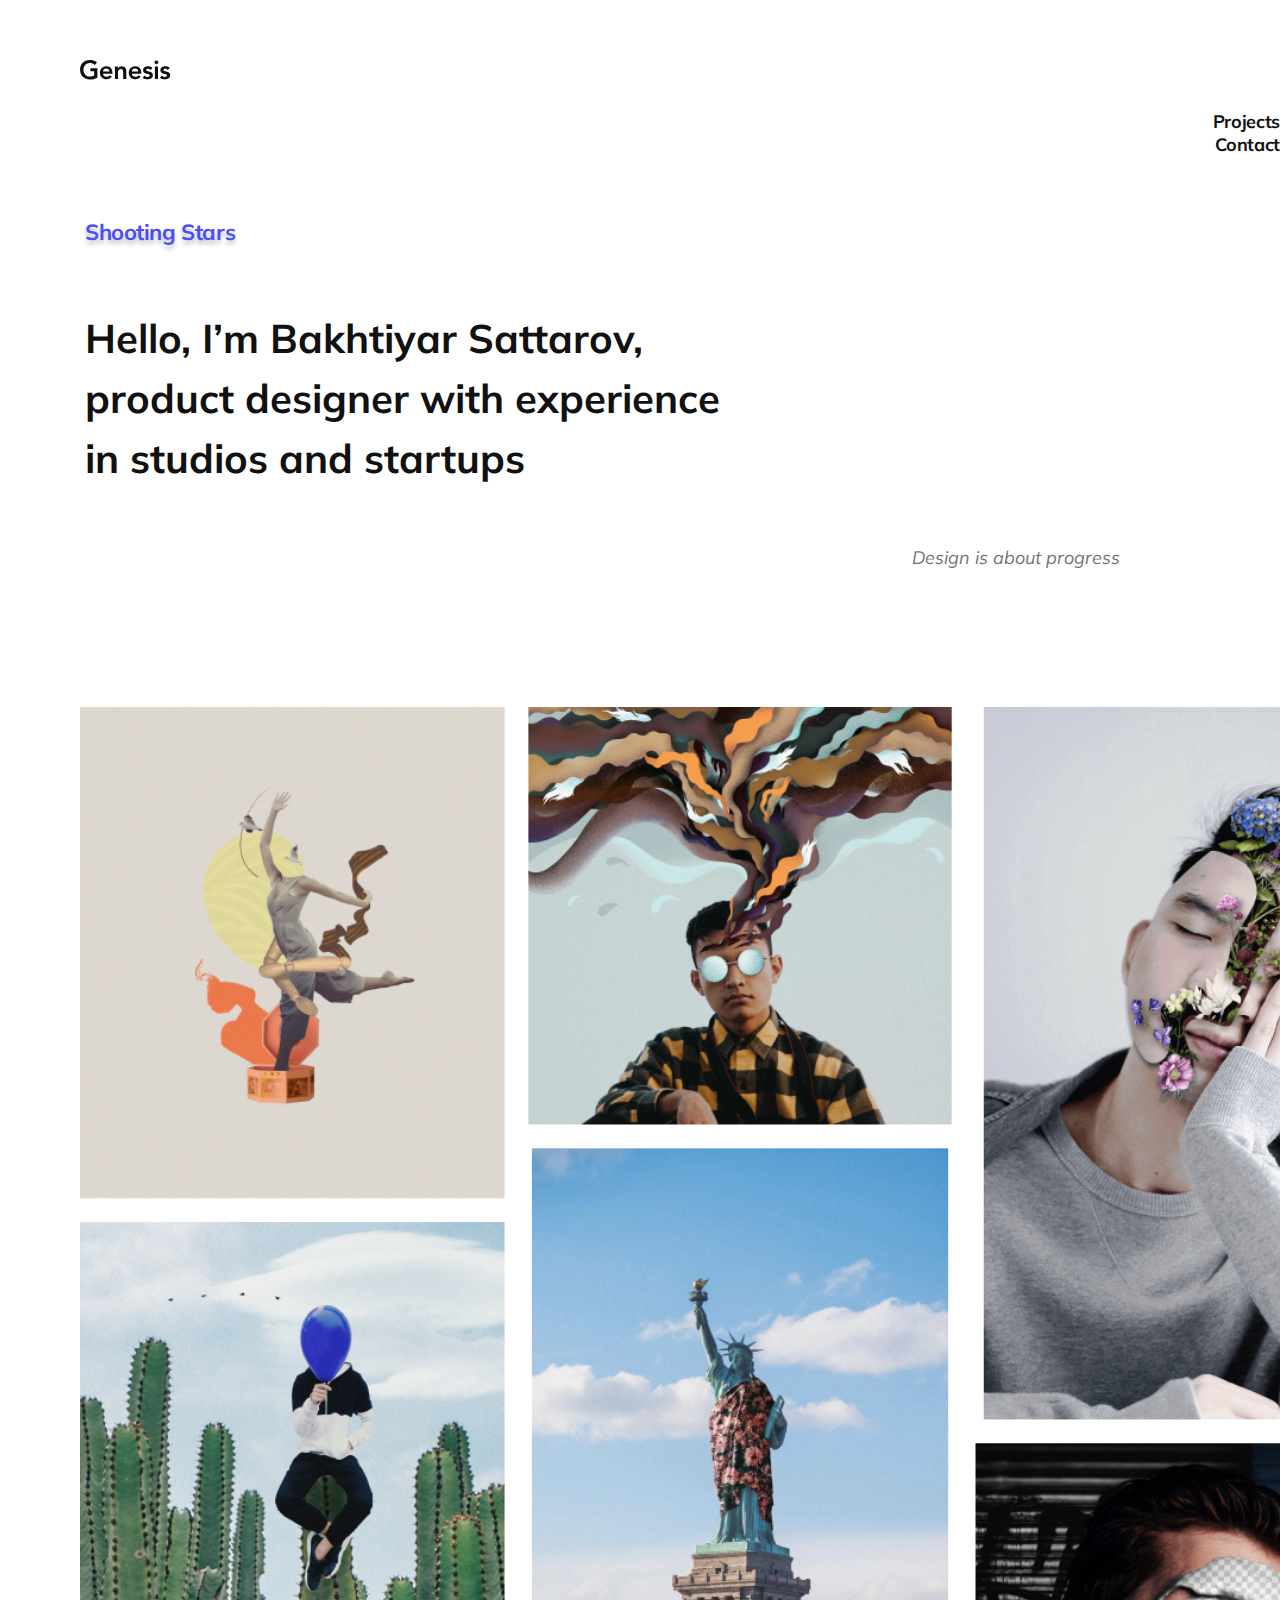
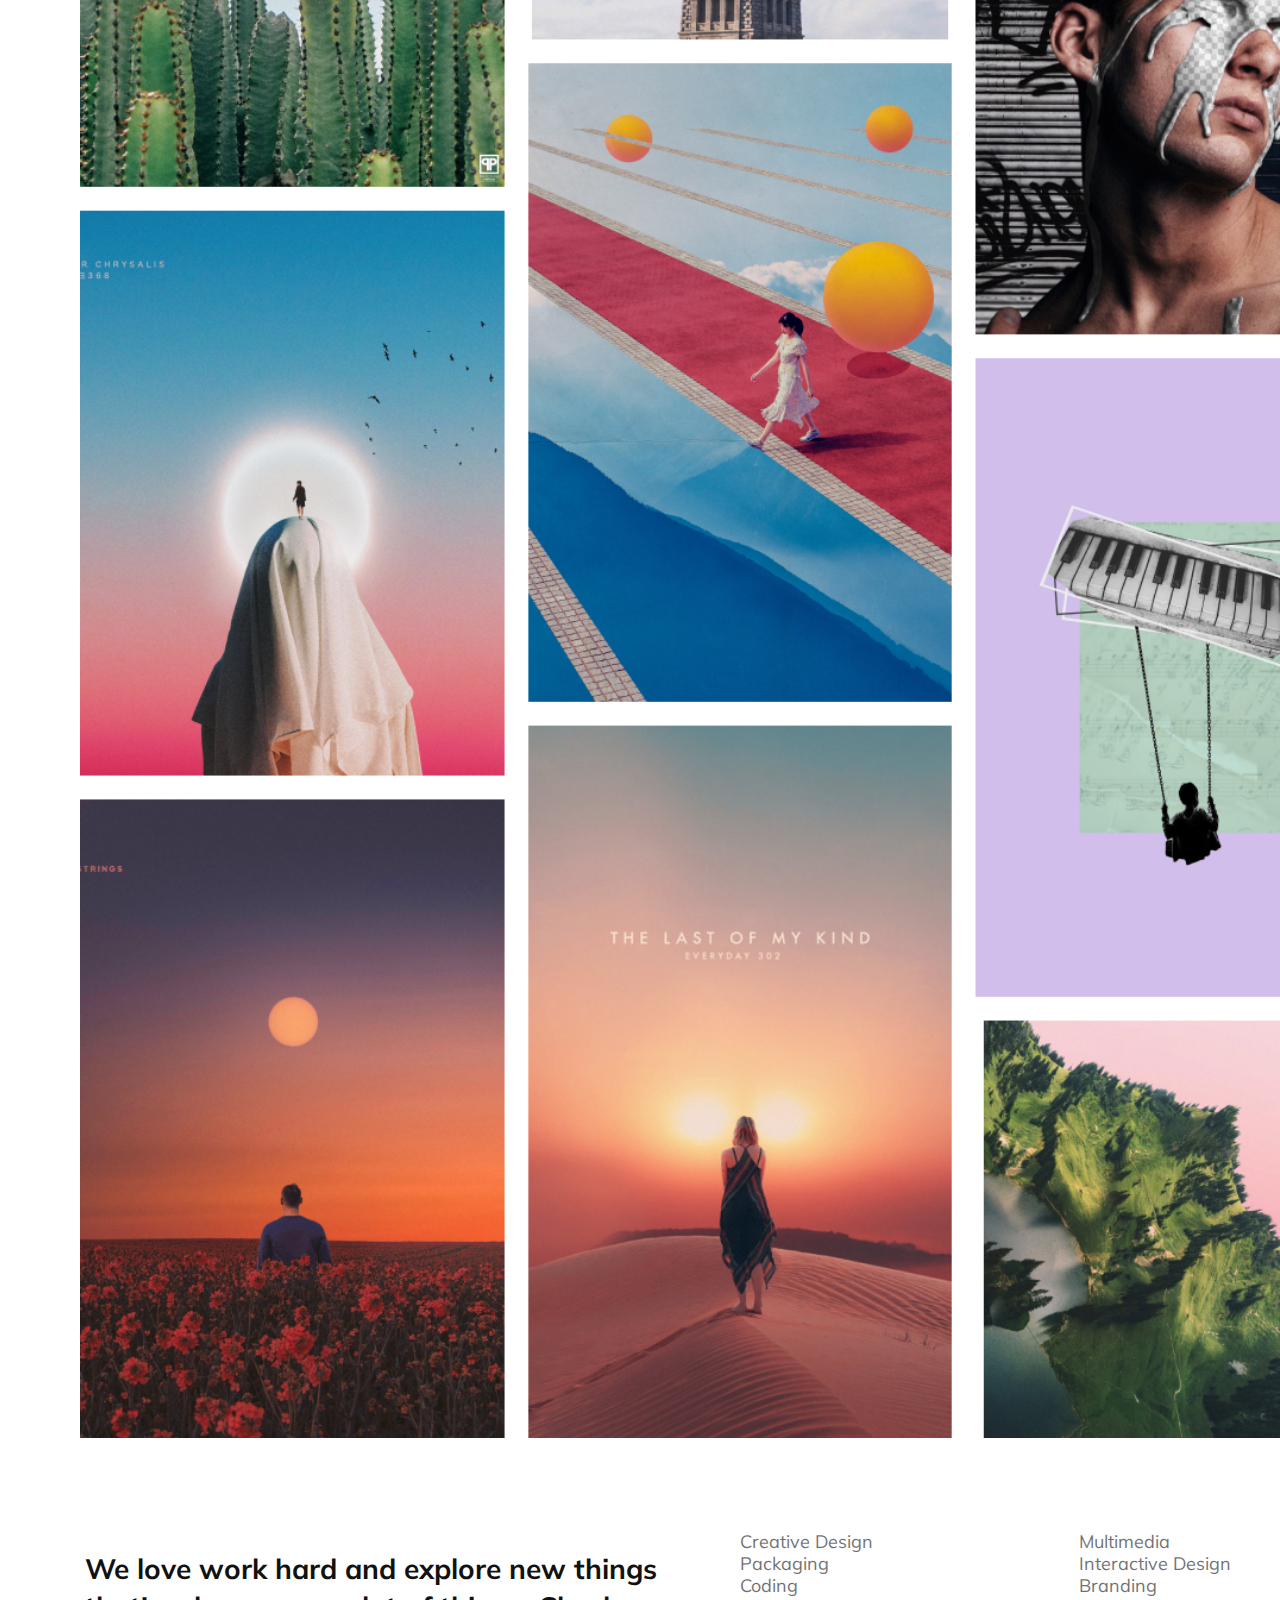
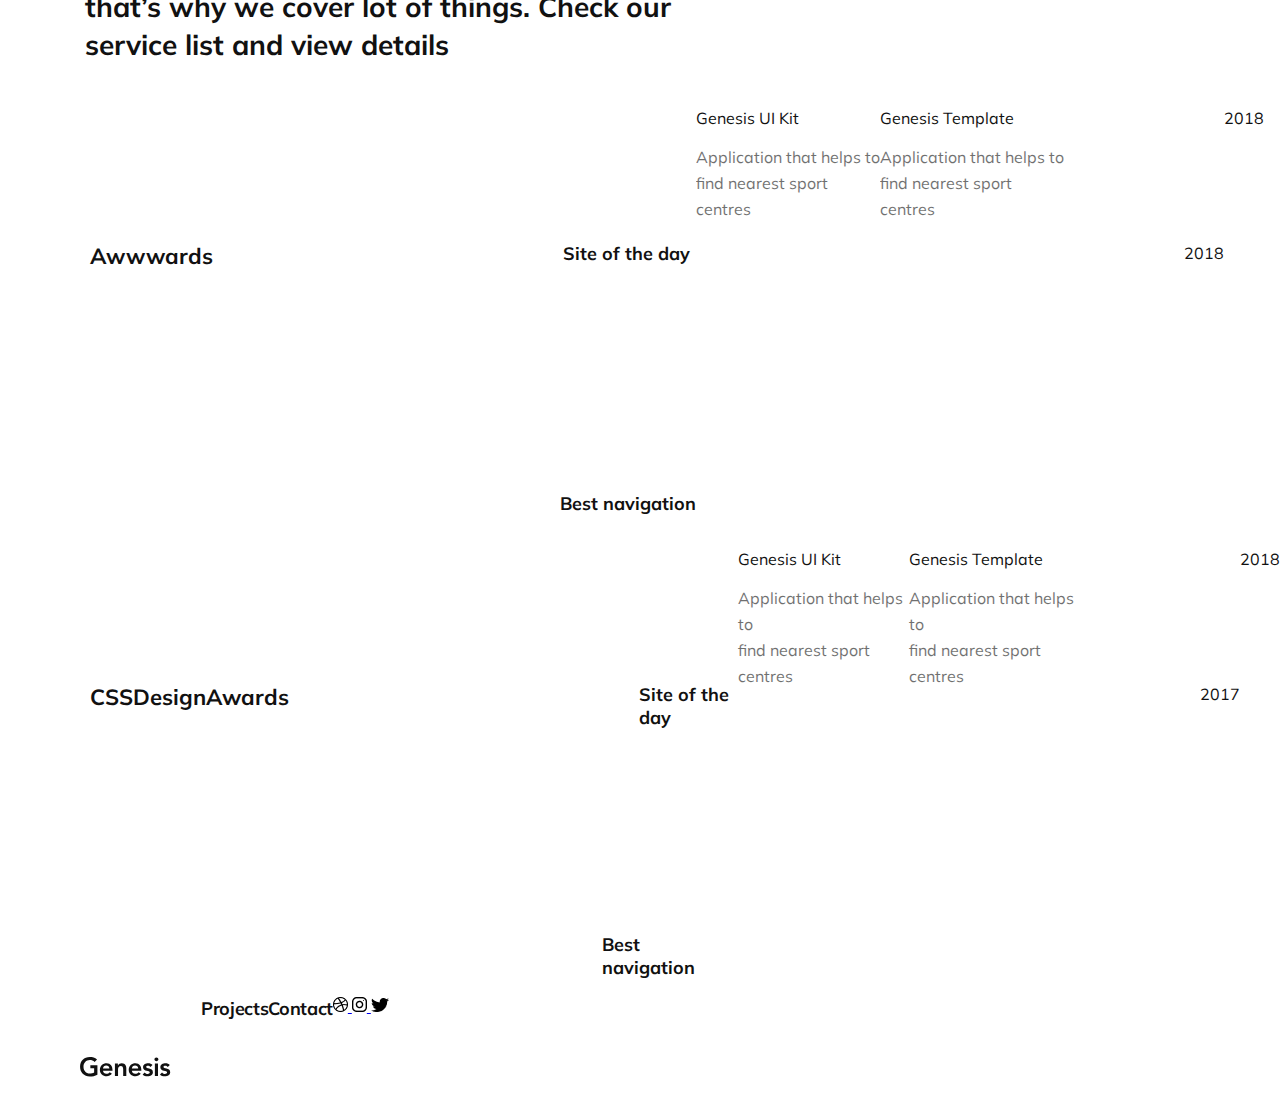
==== index.html @ 9918444d "first page started" ====
<!DOCTYPE html>
<html lang="en">

<head>
    <meta charset="UTF-8">
    <meta http-equiv="X-UA-Compatible" content="IE=edge">
    <meta name="viewport" content="width=device-width, initial-scale=1.0">
    <link href="https://fonts.googleapis.com/css2?family=Mulish&display=swap" rel="stylesheet">
    <link rel="stylesheet" href="Styles/index.css">
    <link rel="stylesheet" href="Styles/normalize.css">
    <title>Genesis</title>
</head>

<header>
    <!--HEADER-->
    <div class="Heading">
        <div class="Logo">
            <img src="Images/Genesis-logo.svg" alt="Logo">
        </div>

        <div class="Button">
            <nav>
                <a class="Button-text" href="projects.html">Projects</a>
            </nav>
        </div>
        <div class="Button">
            <nav>
                <a class="Button-text" href="contact.html">Contact</a>
            </nav>
        </div>
    </div>

</header>

<body>
    <!--MAIN INFO-->
    <main>
        <div class="Title-container">
            <div class="Title">
                <h3 class="Title-text">Shooting Stars</h3>
            </div>
            <div class="Main-info">
                <p class="Main-text">Hello, I’m Bakhtiyar Sattarov, <br>
                    product designer with experience <br>
                    in studios and startups</p>
            </div>
            <div class="Quote">
                <h3 class="Quote-text">Design is about progress</h3>
            </div>
        </div>

        <div class="Image-1">
            <img class="Image-1" src="Images/Collage.png" alt="Collage">
        </div>

        <div class="Grid-container">
            <p class="Info-2">We love work hard and explore new things <br> that’s
                why we cover lot of things. Check our <br> service
                list and view details</p>

            <div class="Column-1">
                <h3 class="Service">Multimedia</h3>
                <h3 class="Service">Interactive Design</h3>
                <h3 class="Service">Branding</h3>
            </div>

            <div class="Column-2">
                <h3 class="Service">Creative Design</h3>
                <h3 class="Service">Packaging</h3>
                <h3 class="Service">Coding</h3>
            </div>
        </div>

        <div class="Grid-container-1">
            <div class="Part-3">
                <h3 class="Part-3-title">Awwwards</h3>
                <div class="Box-1">
                    <h3 class="Part-3-title2">Site of the day</h3>
                </div>
                <div class="Box-2">
                    <h3 class="Part-3-title3">Best navigation</h3>
                </div>
                <div class="Box-3">
                    <h3 class="Part-3-title4">Genesis UI Kit</h3>
                    <p class="Part-3-info">Application that helps to <br> find nearest sport <br> centres</p>
                </div>
                <div class="Box-4">
                    <h3 class="Part-3-title5">Genesis Template</h3>
                    <p class="Part-3-info">Application that helps to <br> find nearest sport <br> centres</p>
                </div>

                <div class="Year-box">
                    <h3 class="Year1">2018</h3>
                </div>
                <div class="Year-box2">
                    <h3 class="Year2">2018</h3>
                </div>
            </div>
        </div>

        <div class="Grid-container-2">
            <div class="Part-4">
                <h3 class="Part-3-title">CSSDesignAwards</h3>
                <div class="Box-5">
                    <h3 class="Part-3-title2">Site of the day</h3>
                </div>
                <div class="Box-6">
                    <h3 class="Part-3-title3">Best navigation</h3>
                </div>
                <div class="Box-7">
                    <h3 class="Part-3-title4">Genesis UI Kit</h3>
                    <p class="Part-3-info">Application that helps to <br> find nearest sport <br> centres</p>
                </div>
                <div class="Box-8">
                    <h3 class="Part-3-title5">Genesis Template</h3>
                    <p class="Part-3-info">Application that helps to <br> find nearest sport <br> centres</p>
                </div>

                <div class="Year-box3">
                    <h3 class="Year1">2017</h3>
                </div>
                <div class="Year-box4">
                    <h3 class="Year2">2018</h3>
                </div>
            </div>
    </main>

    <footer>
        <!--FOOTER-->
        <div class="Footer-container">
            <div class="Logo">
                <img src="Images/Genesis-logo.svg" alt="Logo">
            </div>

            <div class="Button1">
                <nav>
                    <a class="Button-text" href="projects.html">Projects</a>
                </nav>
            </div>
            <div class="Button2">
                <nav>
                    <a class="Button-text" href="contact.html">Contact</a>
                </nav>
            </div>
            <div class="footer-content-icons">
                <a href="dribble.com" target="_blank" class="footer-content-icon">
                    <img src="Images/dribbble-logo.png" alt="Dribble">
                </a>
                <a href="instagram.com" target="_blank" class="footer-content-icon">
                    <img src="Images/instagram.png" alt="Instagram">
                </a>
                <a href="twitter.com" target="_blank" class="footer-content-icon">
                    <img src="Images/twitter-logo-silhouette.png" alt="Twitter">
                </a>
            </div>
        </div>

    </footer>

</body>

</html>
---- Styles/index.css ----
.Heading {
  padding: 0;
  max-width: 1600px;
}

.Logo {
  display: flex;
  margin-left: 50px;
  margin-top: 30px;
  padding: 30px;
}

.Button-text {
  font-family: "Mulish", sans-serif;
  font-style: normal;
  font-weight: 700;
  font-size: 18px;
  line-height: 23px;
  /* identical to box height */
  letter-spacing: -0.346154px;
  color: #111111;
  text-decoration: none;
}

.Button {
  width: 100%;
  max-width: 1600px;
  display: flex;
  align-items: flex-end;
  justify-content: flex-end;
}

.Footer-container {
  width: 100%;
  max-width: 1600px;
  display: flex;
}

body {
  display: inline-block;
  width: 100%;
  max-width: 1600px;
}

.Title-container {
  padding: 40px;
  margin-left: 45px;
}

.Title-text {
  font-family: "Mulish", sans-serif;
  font-style: normal;
  font-weight: 700;
  font-size: 22px;
  line-height: 28px;
  /* identical to box height */
  letter-spacing: -0.423077px;
  color: #4A4FF2;
  text-shadow: 0px 4px 4px rgba(0, 0, 0, 0.25);
}

.Main-info {
  display: flex;
  align-items: flex-start;
}

.Main-text {
  font-family: "Mulish", sans-serif;
  font-style: normal;
  font-weight: 700;
  font-size: 40px;
  line-height: 60px;
  /* or 150% */
  color: #111111;
}

.Quote {
  display: flex;
  align-items: flex-end;
  justify-content: flex-end;
  margin-right: 50px;
  padding-right: 70px;
}

.Quote-text {
  font-family: "Mulish", sans-serif;
  font-style: italic;
  font-weight: 400;
  font-size: 18px;
  line-height: 23px;
  /* identical to box height */
  color: #111111;
  mix-blend-mode: normal;
  opacity: 0.6;
}

.Image-1 {
  padding: 40px;
  width: 1320px;
  height: auto;
}

.Part-2 {
  display: flex;
}

.Info-2 {
  font-family: "Mulish", sans-serif;
  font-style: normal;
  font-weight: 700;
  font-size: 28px;
  line-height: 38px;
  /* or 136% */
  color: #111111;
  padding-left: 40px;
  margin-left: 45px;
}

.Service {
  font-family: "Mulish", sans-serif;
  font-style: normal;
  font-weight: 400;
  font-size: 18px;
  line-height: 4px;
  /* identical to box height */
  color: #111111;
  mix-blend-mode: normal;
  opacity: 0.6;
}

.Grid-container {
  display: grid;
  grid-template-columns: 10 1fr;
  grid-template-rows: 10 1fr;
  gap: 20px;
}

.Column-1 {
  grid-column: 5/6;
  grid-row: 1;
}

.Part-3 {
  display: flex;
  justify-content: flex-start;
}

.Part-3-title {
  font-family: "Mulish", sans-serif;
  font-style: normal;
  font-weight: 700;
  font-size: 22px;
  line-height: 28px;
  /* identical to box height */
  color: #111111;
  margin-top: 150px;
  margin-left: 90px;
}

.Box-1 {
  display: flex;
  flex-direction: row;
}

.Part-3-title2 {
  font-family: "Mulish", sans-serif;
  font-style: normal;
  font-weight: 700;
  font-size: 18px;
  line-height: 23px;
  /* identical to box height */
  color: #111111;
  margin-left: 350px;
  margin-top: 150px;
}

.Box-2 {
  display: flex;
  justify-content: flex-start;
}

.Part-3-title3 {
  font-family: "Mulish", sans-serif;
  font-style: normal;
  font-weight: 700;
  font-size: 18px;
  line-height: 23px;
  /* identical to box height */
  color: #111111;
  display: block;
  margin-top: 400px;
  margin-left: -130px;
}

.Part-3-title4 {
  font-family: "Mulish", sans-serif;
  font-style: normal;
  font-weight: 400;
  font-size: 16px;
  line-height: 20px;
  /* identical to box height */
  color: #111111;
}

.Part-3-title5 {
  font-family: "Mulish", sans-serif;
  font-style: normal;
  font-weight: 400;
  font-size: 16px;
  line-height: 20px;
  /* identical to box height */
  color: #111111;
}

.Part-3-info {
  font-family: "Mulish", sans-serif;
  font-style: normal;
  font-weight: 400;
  font-size: 16px;
  line-height: 26px;
  /* or 162% */
  color: #111111;
  mix-blend-mode: normal;
  opacity: 0.6;
}

.Year-box {
  display: flex;
}

.Year1 {
  font-family: "Mulish", sans-serif;
  font-style: normal;
  font-weight: 400;
  font-size: 16px;
  line-height: 20px;
  /* identical to box height */
  text-align: right;
  color: #111111;
  margin-top: 151px;
  margin-left: 120px;
}

.Year2 {
  font-family: "Mulish", sans-serif;
  font-style: normal;
  font-weight: 400;
  font-size: 16px;
  line-height: 20px;
  /* identical to box height */
  text-align: right;
  color: #111111;
}

.Part-4 {
  display: flex;
}

.Box-6 {
  display: flex;
}/*# sourceMappingURL=index.css.map */
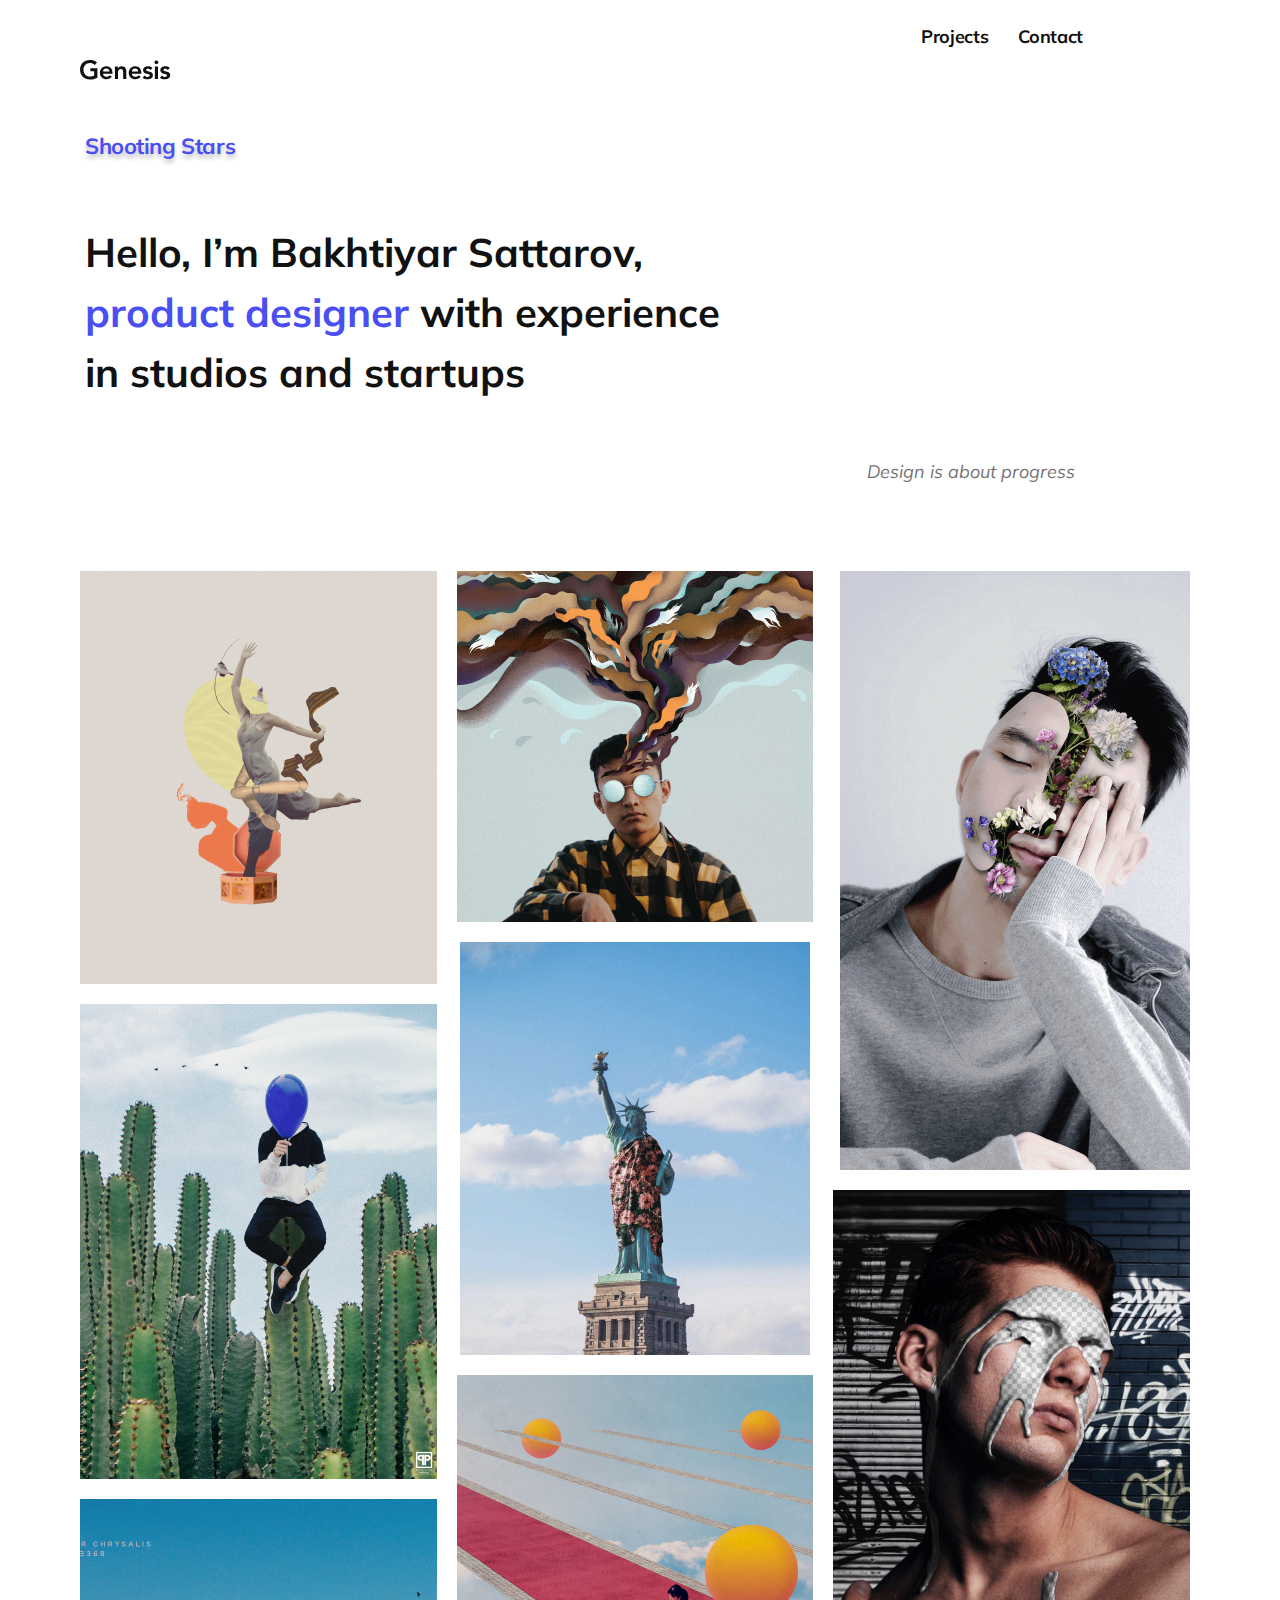
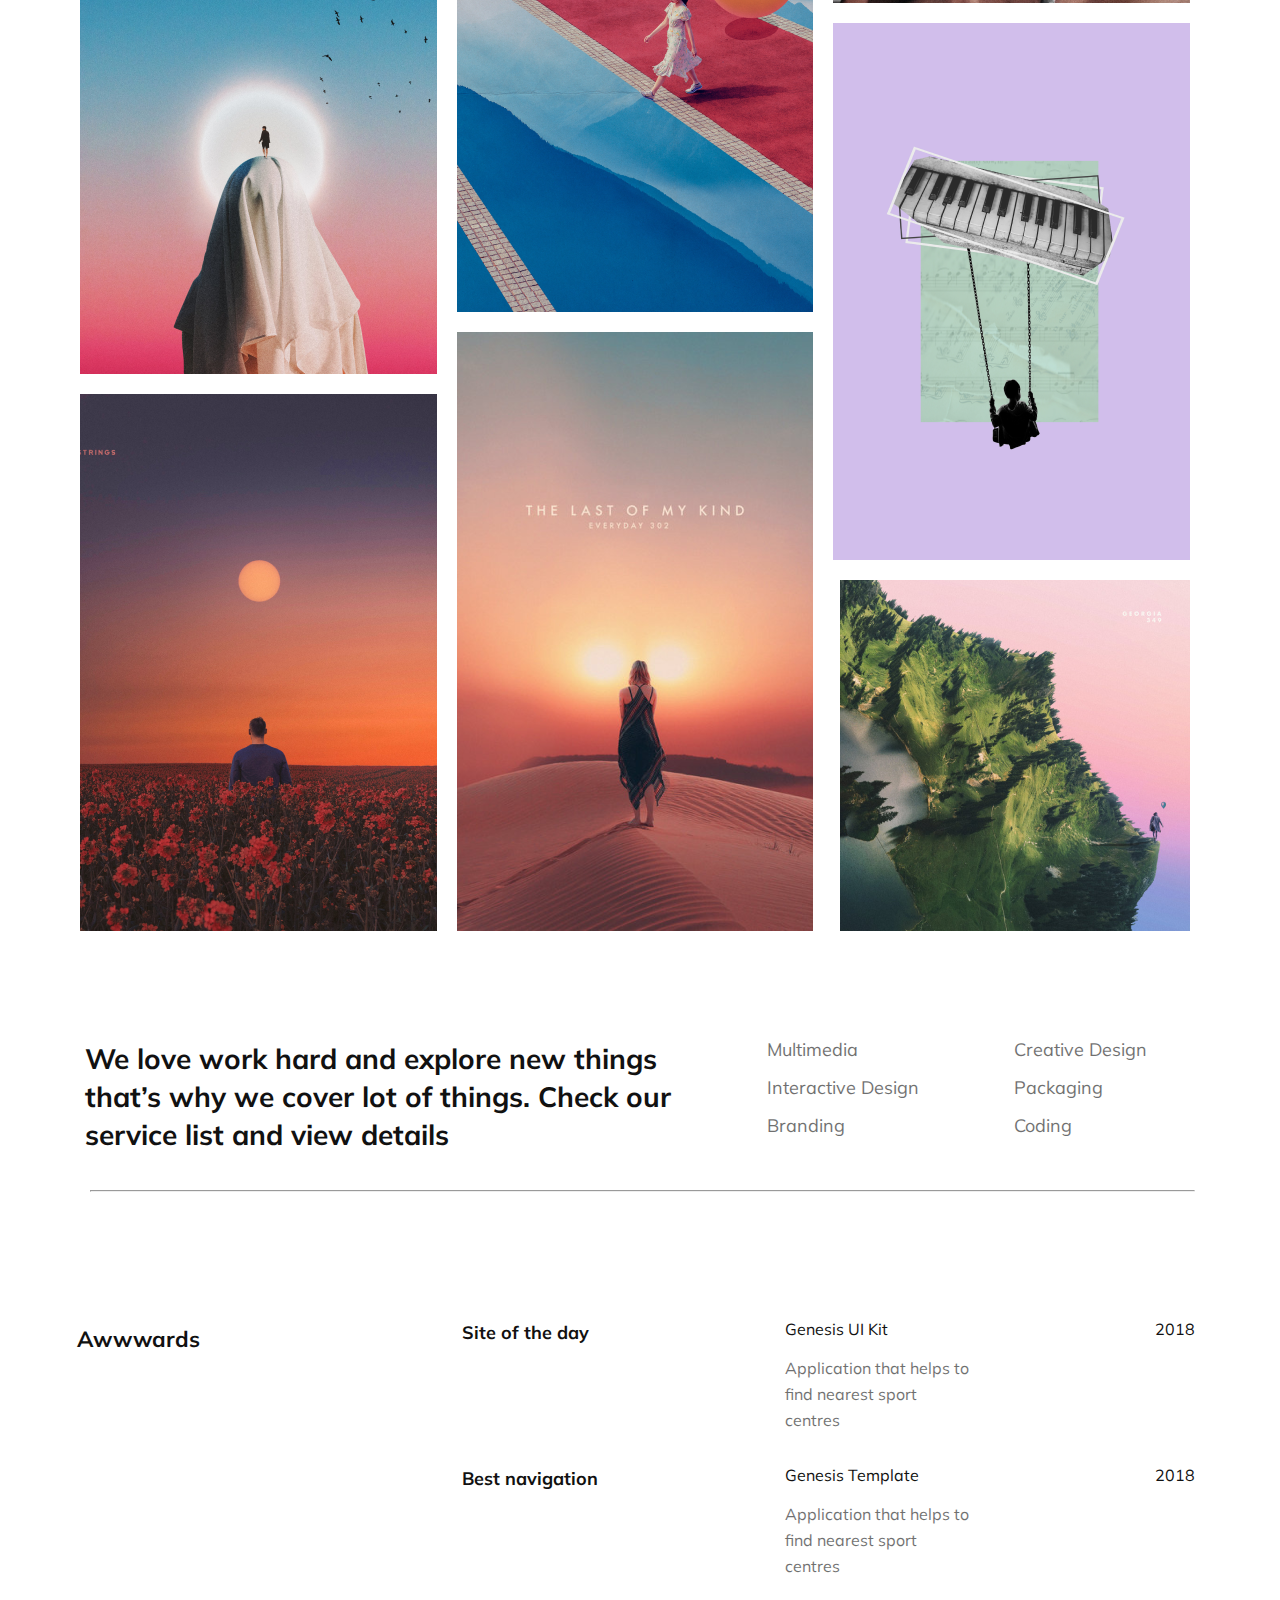
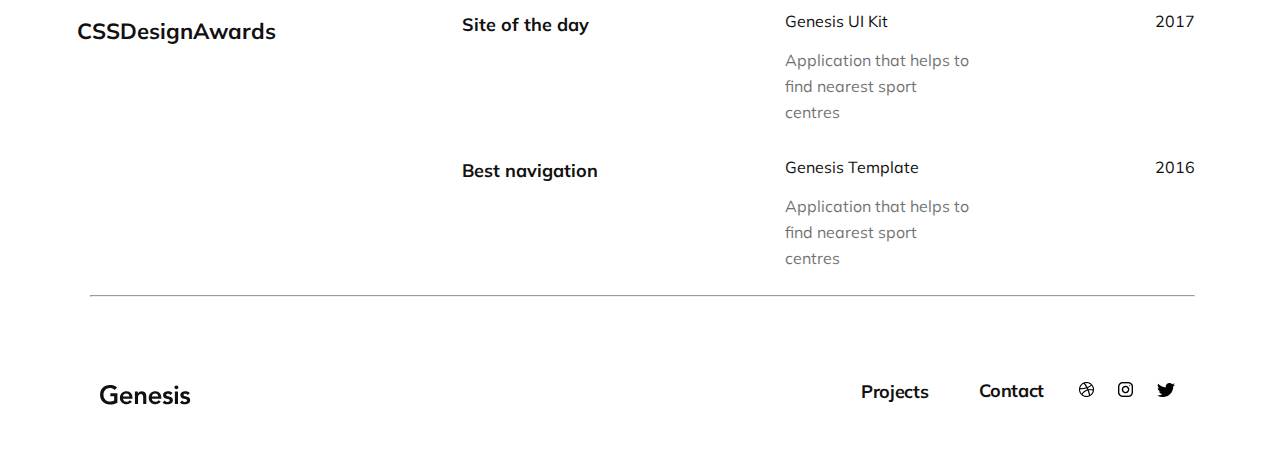
==== commit dad2f45f: "final touches and cleaning up the code" ====
--- a/index.html
+++ b/index.html
@@ -41,8 +41,9 @@
             </div>
             <div class="Main-info">
                 <p class="Main-text">Hello, I’m Bakhtiyar Sattarov, <br>
-                    product designer with experience <br>
-                    in studios and startups</p>
+                    <span class="Main-text-purple">product designer</span> with experience <br>
+                    in studios and startups
+                </p>
             </div>
             <div class="Quote">
                 <h3 class="Quote-text">Design is about progress</h3>
@@ -71,58 +72,67 @@
             </div>
         </div>
 
-        <div class="Grid-container-1">
-            <div class="Part-3">
-                <h3 class="Part-3-title">Awwwards</h3>
-                <div class="Box-1">
-                    <h3 class="Part-3-title2">Site of the day</h3>
-                </div>
-                <div class="Box-2">
-                    <h3 class="Part-3-title3">Best navigation</h3>
-                </div>
-                <div class="Box-3">
-                    <h3 class="Part-3-title4">Genesis UI Kit</h3>
-                    <p class="Part-3-info">Application that helps to <br> find nearest sport <br> centres</p>
-                </div>
-                <div class="Box-4">
-                    <h3 class="Part-3-title5">Genesis Template</h3>
-                    <p class="Part-3-info">Application that helps to <br> find nearest sport <br> centres</p>
-                </div>
-
-                <div class="Year-box">
-                    <h3 class="Year1">2018</h3>
-                </div>
-                <div class="Year-box2">
-                    <h3 class="Year2">2018</h3>
-                </div>
-            </div>
+        <div class="Line">
+            <hr>
         </div>
 
-        <div class="Grid-container-2">
-            <div class="Part-4">
+        <div class="Grid-container-1">
+
+            <div class="Box">
+                <h3 class="Part-3-title">Awwwards</h3>
+            </div>
+            <div class="Box-1">
+                <h3 class="Part-3-title2">Site of the day</h3>
+            </div>
+            <div class="Box-2">
+                <h3 class="Part-3-title3">Best navigation</h3>
+            </div>
+            <div class="Box-3">
+                <h3 class="Part-3-title4">Genesis UI Kit</h3>
+                <p class="Part-3-info">Application that helps to <br> find nearest sport <br> centres</p>
+            </div>
+            <div class="Box-4">
+                <h3 class="Part-3-title5">Genesis Template</h3>
+                <p class="Part-3-info">Application that helps to <br> find nearest sport <br> centres</p>
+            </div>
+
+            <div class="Box-5">
                 <h3 class="Part-3-title">CSSDesignAwards</h3>
-                <div class="Box-5">
-                    <h3 class="Part-3-title2">Site of the day</h3>
-                </div>
-                <div class="Box-6">
-                    <h3 class="Part-3-title3">Best navigation</h3>
-                </div>
-                <div class="Box-7">
-                    <h3 class="Part-3-title4">Genesis UI Kit</h3>
-                    <p class="Part-3-info">Application that helps to <br> find nearest sport <br> centres</p>
-                </div>
-                <div class="Box-8">
-                    <h3 class="Part-3-title5">Genesis Template</h3>
-                    <p class="Part-3-info">Application that helps to <br> find nearest sport <br> centres</p>
-                </div>
+            </div>
+            <div class="Box-6">
+                <h3 class="Part-3-title2">Site of the day</h3>
+            </div>
+            <div class="Box-7">
+                <h3 class="Part-3-title3">Best navigation</h3>
+            </div>
+            <div class="Box-8">
+                <h3 class="Part-3-title4">Genesis UI Kit</h3>
+                <p class="Part-3-info">Application that helps to <br> find nearest sport <br> centres</p>
+            </div>
+            <div class="Box-9">
+                <h3 class="Part-3-title5">Genesis Template</h3>
+                <p class="Part-3-info">Application that helps to <br> find nearest sport <br> centres</p>
+            </div>
 
-                <div class="Year-box3">
-                    <h3 class="Year1">2017</h3>
-                </div>
-                <div class="Year-box4">
-                    <h3 class="Year2">2018</h3>
-                </div>
+            <div class="Year-box1">
+                <h3 class="Year1">2018</h3>
             </div>
+            <div class="Year-box2">
+                <h3 class="Year2">2018</h3>
+            </div>
+            <div class="Year-box3">
+                <h3 class="Year1">2017</h3>
+            </div>
+            <div class="Year-box4">
+                <h3 class="Year2">2016</h3>
+            </div>
+
+        </div>
+
+        <div class="Line">
+            <hr>
+        </div>
+
     </main>
 
     <footer>
--- a/Styles/index.css
+++ b/Styles/index.css
@@ -1,6 +1,12 @@
+body {
+  display: inline-block;
+}
+
 .Heading {
   padding: 0;
   max-width: 1600px;
+  display: flex;
+  flex-direction: row;
 }
 
 .Logo {
@@ -8,6 +14,7 @@
   margin-left: 50px;
   margin-top: 30px;
   padding: 30px;
+  padding-right: 750px;
 }
 
 .Button-text {
@@ -23,27 +30,44 @@
 }
 
 .Button {
-  width: 100%;
-  max-width: 1600px;
-  display: flex;
-  align-items: flex-end;
-  justify-content: flex-end;
+  display: flex;
+  align-items: baseline;
+  flex-direction: row-reverse;
+  padding-right: 30px;
+  margin-top: 25px;
 }
 
 .Footer-container {
   width: 100%;
   max-width: 1600px;
   display: flex;
-}
-
-body {
+  padding: 20px;
+}
+
+.Button1 {
+  display: flex;
+  flex-direction: row;
+  margin-left: -80px;
+  padding-top: 40px;
+  margin-top: 15px;
+  margin-right: 4vw;
+}
+
+.Button2 {
+  display: flex;
+  flex-direction: row;
+  margin-top: 54px;
+  margin-right: 15px;
+}
+
+.footer-content-icon {
   display: inline-block;
-  width: 100%;
-  max-width: 1600px;
+  padding-left: 20px;
+  margin-top: 57px;
 }
 
 .Title-container {
-  padding: 40px;
+  padding-left: 40px;
   margin-left: 45px;
 }
 
@@ -62,6 +86,16 @@
 .Main-info {
   display: flex;
   align-items: flex-start;
+}
+
+.Main-text-purple {
+  font-family: "Mulish", sans-serif;
+  font-style: normal;
+  font-weight: 700;
+  font-size: 40px;
+  line-height: 60px;
+  /* or 150% */
+  color: #4A4FF2;
 }
 
 .Main-text {
@@ -80,6 +114,7 @@
   justify-content: flex-end;
   margin-right: 50px;
   padding-right: 70px;
+  padding-bottom: 70px;
 }
 
 .Quote-text {
@@ -95,9 +130,8 @@
 }
 
 .Image-1 {
-  padding: 40px;
-  width: 1320px;
-  height: auto;
+  padding-left: 40px;
+  padding-bottom: 3vw;
 }
 
 .Part-2 {
@@ -126,23 +160,89 @@
   color: #111111;
   mix-blend-mode: normal;
   opacity: 0.6;
+  line-height: 20px;
 }
 
 .Grid-container {
   display: grid;
-  grid-template-columns: 10 1fr;
-  grid-template-rows: 10 1fr;
-  gap: 20px;
-}
-
-.Column-1 {
-  grid-column: 5/6;
+  grid-template-columns: 14 1fr;
+  grid-template-rows: 14 1fr;
+}
+.Grid-container .Column-1 {
+  grid-column: 3;
+  margin-top: 10px;
+}
+.Grid-container .Column-2 {
+  grid-column: 5;
+  margin-top: 10px;
+}
+
+.Grid-container-1 {
+  display: grid;
+  grid-template-columns: 14 1fr;
+  grid-template-rows: 14 1fr;
+  padding-top: 8vw;
+}
+.Grid-container-1 .Box {
   grid-row: 1;
-}
-
-.Part-3 {
-  display: flex;
-  justify-content: flex-start;
+  grid-column: 1;
+  padding-left: 6vw;
+}
+.Grid-container-1 .Box-1 {
+  grid-row: 1;
+  grid-column: 3;
+}
+.Grid-container-1 .Box-2 {
+  grid-row: 3;
+  grid-column: 3;
+}
+.Grid-container-1 .Box-3 {
+  grid-row: 1;
+  grid-column: 5;
+}
+.Grid-container-1 .Box-4 {
+  grid-row: 3;
+  grid-column: 5;
+}
+.Grid-container-1 .Box-5 {
+  grid-row: 4;
+  padding-left: 6vw;
+}
+.Grid-container-1 .Box-6 {
+  grid-row: 4;
+  grid-column: 3;
+}
+.Grid-container-1 .Box-7 {
+  grid-row: 5/6;
+  grid-column: 3;
+}
+.Grid-container-1 .Box-8 {
+  grid-row: 4;
+  grid-column: 5;
+}
+.Grid-container-1 .Box-9 {
+  grid-row: 5;
+  grid-column: 5;
+}
+.Grid-container-1 .Year-box1 {
+  grid-row: 1;
+  grid-column: 6;
+}
+.Grid-container-1 .Year-box2 {
+  grid-row: 3;
+  grid-column: 6;
+}
+.Grid-container-1 .Year-box3 {
+  grid-row: 4;
+  grid-column: 6;
+}
+.Grid-container-1 .Year-box4 {
+  grid-row: 5;
+  grid-column: 6;
+}
+
+.Line {
+  margin-left: 7vw;
 }
 
 .Part-3-title {
@@ -153,13 +253,6 @@
   line-height: 28px;
   /* identical to box height */
   color: #111111;
-  margin-top: 150px;
-  margin-left: 90px;
-}
-
-.Box-1 {
-  display: flex;
-  flex-direction: row;
 }
 
 .Part-3-title2 {
@@ -170,13 +263,6 @@
   line-height: 23px;
   /* identical to box height */
   color: #111111;
-  margin-left: 350px;
-  margin-top: 150px;
-}
-
-.Box-2 {
-  display: flex;
-  justify-content: flex-start;
 }
 
 .Part-3-title3 {
@@ -188,8 +274,6 @@
   /* identical to box height */
   color: #111111;
   display: block;
-  margin-top: 400px;
-  margin-left: -130px;
 }
 
 .Part-3-title4 {
@@ -237,8 +321,6 @@
   /* identical to box height */
   text-align: right;
   color: #111111;
-  margin-top: 151px;
-  margin-left: 120px;
 }
 
 .Year2 {
@@ -250,12 +332,4 @@
   /* identical to box height */
   text-align: right;
   color: #111111;
-}
-
-.Part-4 {
-  display: flex;
-}
-
-.Box-6 {
-  display: flex;
 }/*# sourceMappingURL=index.css.map */